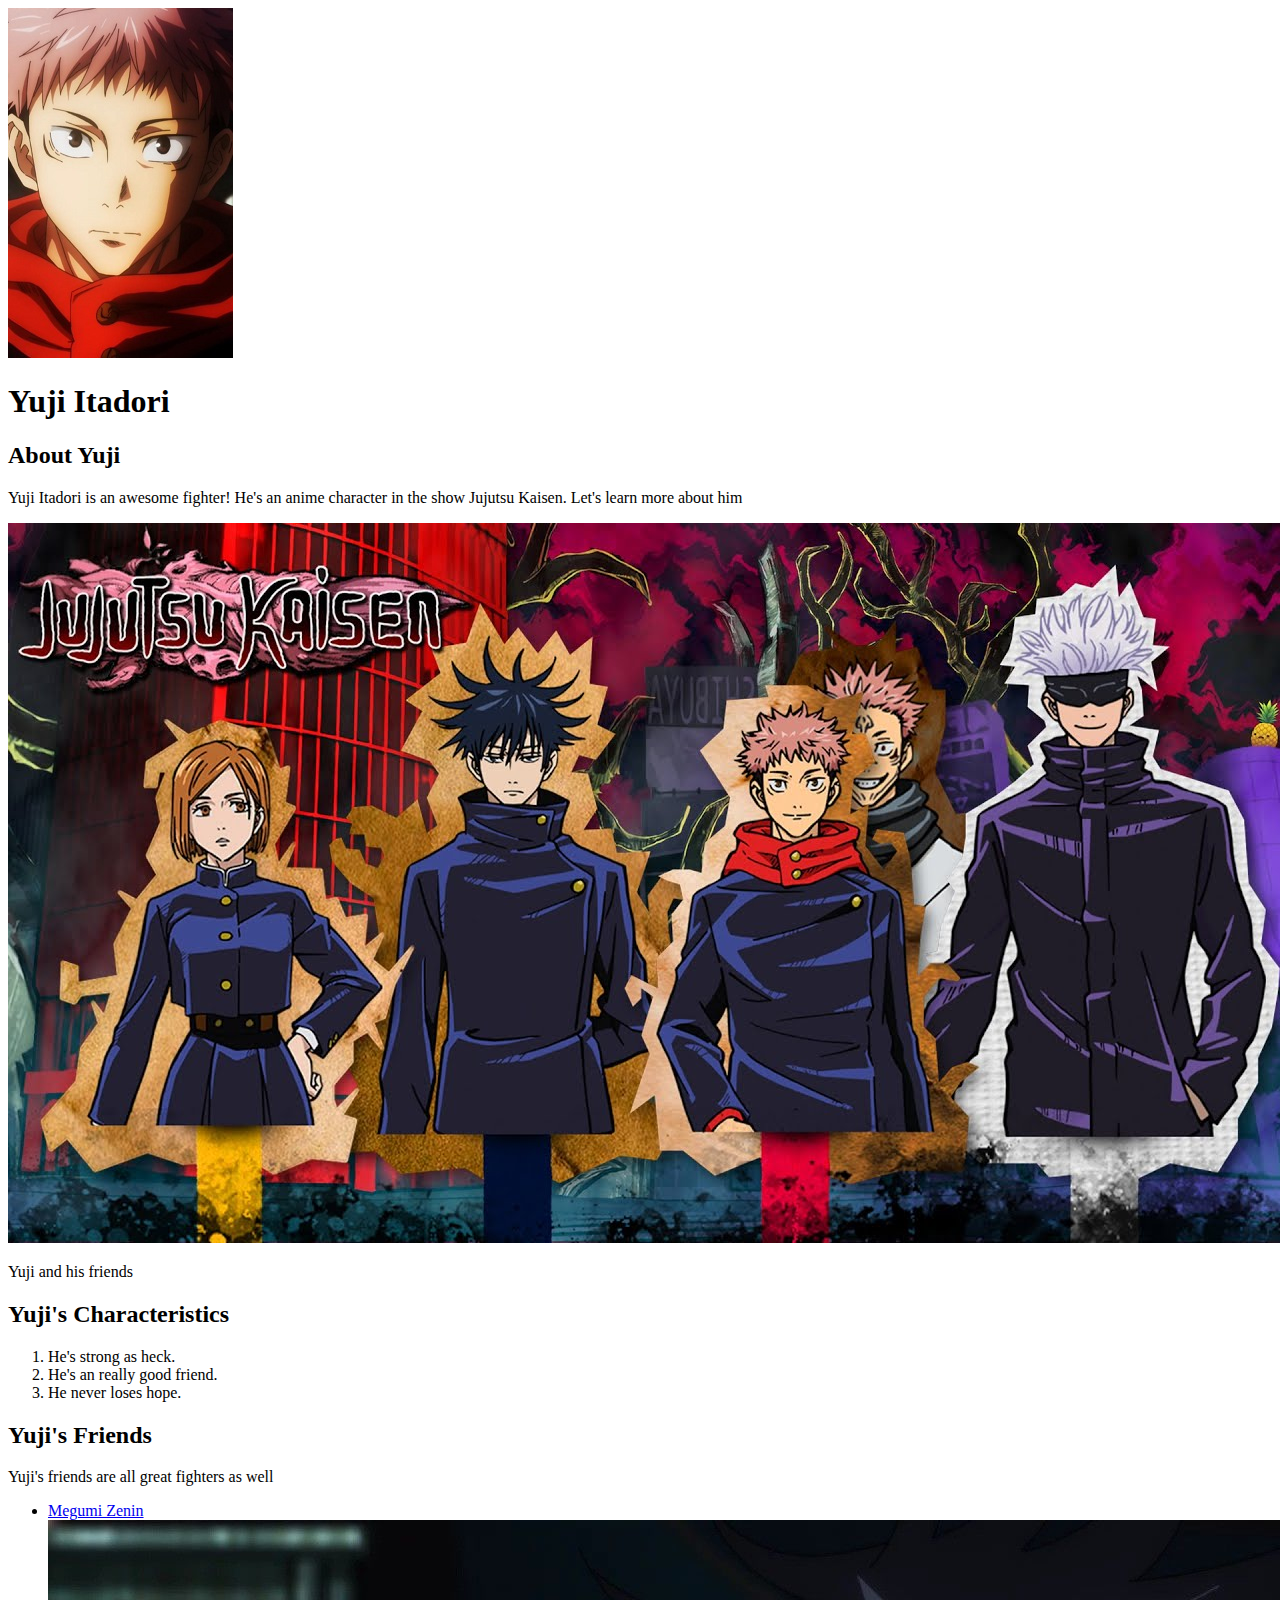
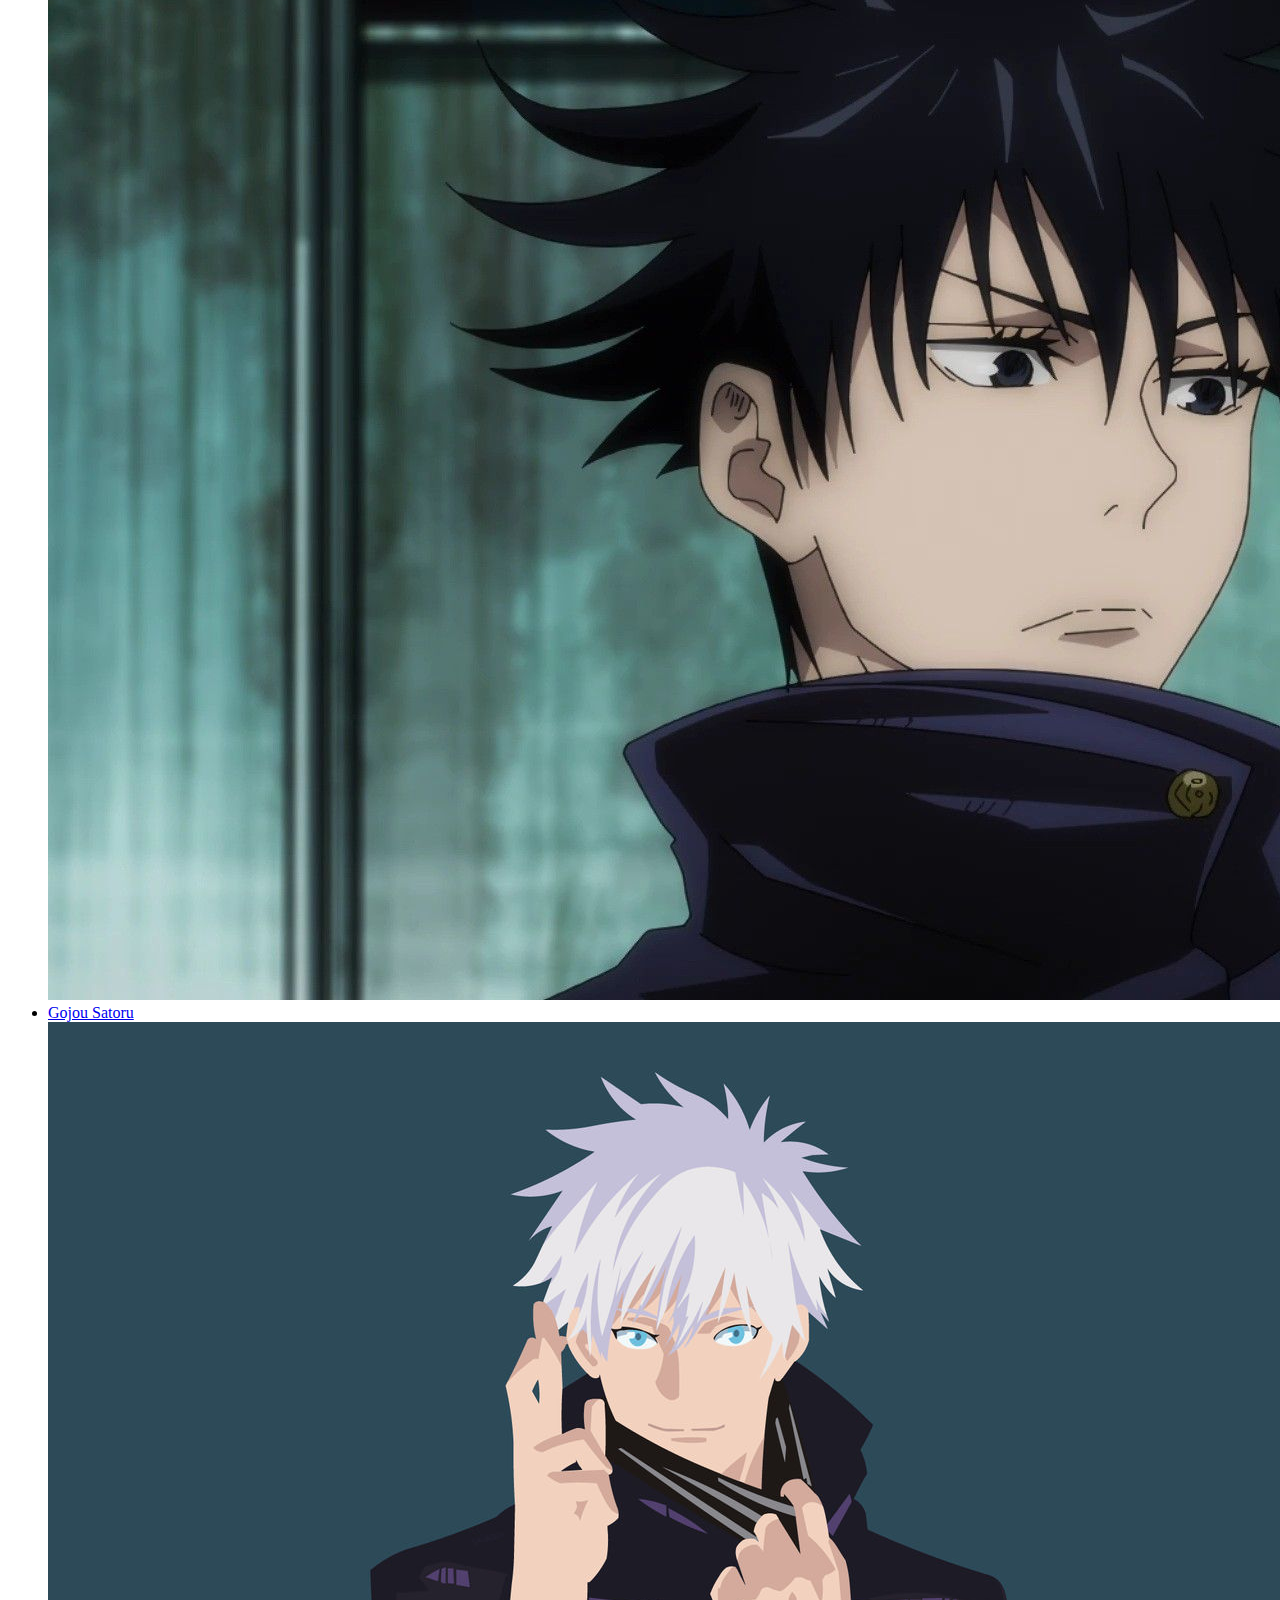
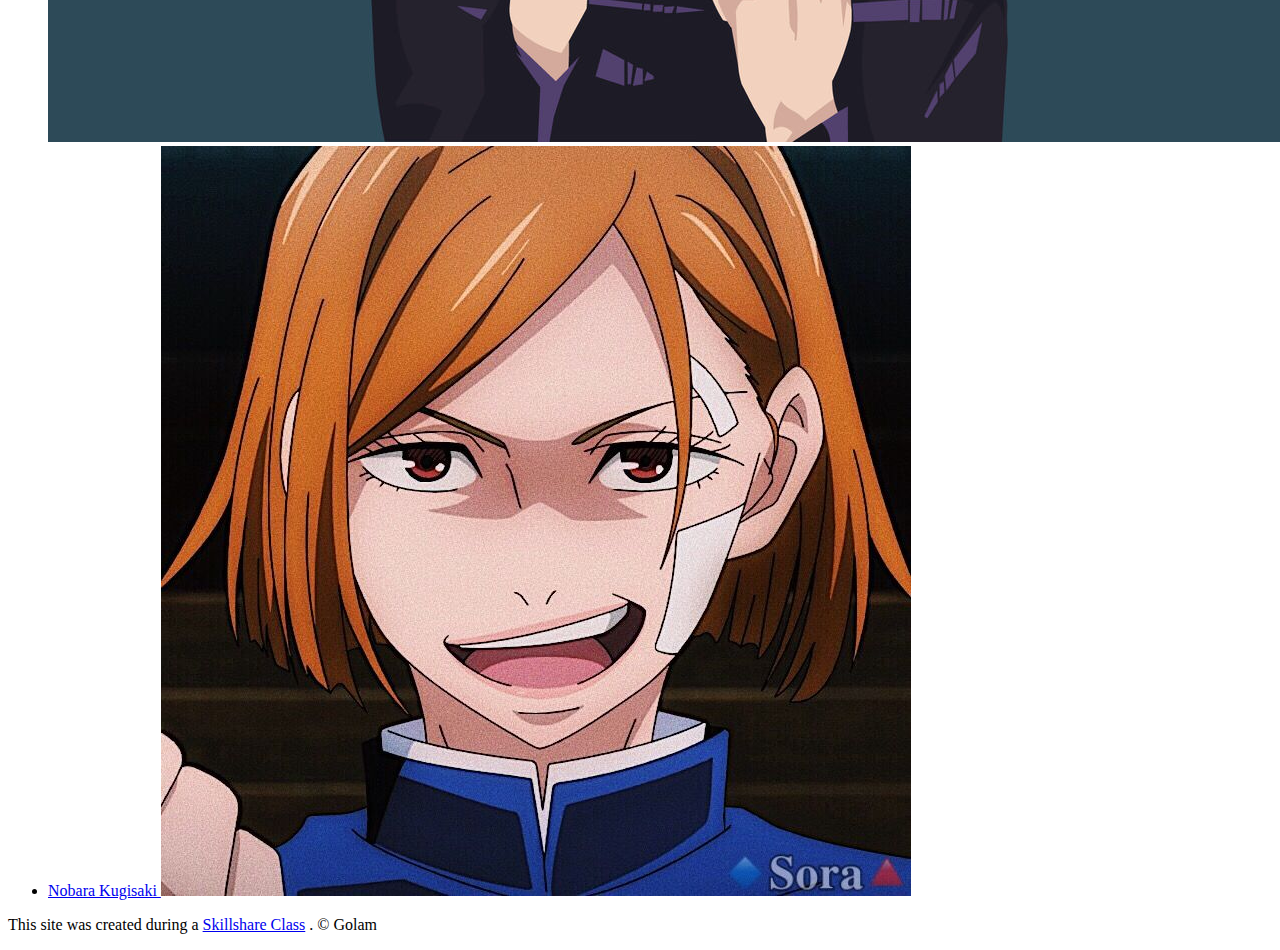
==== index.html @ 4127d772 "Added our character's index.html file" ====
<!DOCTYPE html>
<html>
<head>
	<title>Yuji Itadori</title>
	<link rel="icon" href="img/yuji-avatar_200x200.jpg">
</head>
	<!-- header element -->
	<header>
		<img src="img/yuji-avatar.jpg">
		<h1>Yuji Itadori</h1>
	</header>

	<!-- main element -->
	<main>
		<h2>About Yuji</h2>
		<p> Yuji Itadori is an awesome fighter! He's an anime character in the show Jujutsu Kaisen. Let's learn more about him </p>
		<img src="img/yuji-big.jpg">
		<p>Yuji and his friends</p>
		<!-- Characterisitics -->
		<h2>Yuji's Characteristics</h2>
		<ol>
			<li>He's strong as heck.</li>
			<li>He's an really good friend.</li>
			<li>He never loses hope.</li>
		</ol>
		<!-- Friends -->
		<h2>Yuji's Friends</h2>
		<p>Yuji's friends are all great fighters as well</p>
		<ul>
			<li><a href="https://jujutsu-kaisen.fandom.com/wiki/Megumi_Fushiguro">Megumi Zenin</a> <img src="img/megumi-avatar.jpg"></li>
			<li><a href="https://jujutsu-kaisen.fandom.com/wiki/Satoru_Gojo">Gojou Satoru</a><img src="img/gojou-avatar.jpg"></li>
			<li><a href="https://jujutsu-kaisen.fandom.com/wiki/Nobara_Kugisaki"> Nobara Kugisaki </a><img src="img/nobara-avatar.jpg"></li>
		</ul>
	</main>
	<!-- Footer element -->
	<footer>
		<p>This site was created during a <a href="www.Skillshare.com">Skillshare Class</a> . &copy; Golam</p>

	</footer>
</body>
</html>
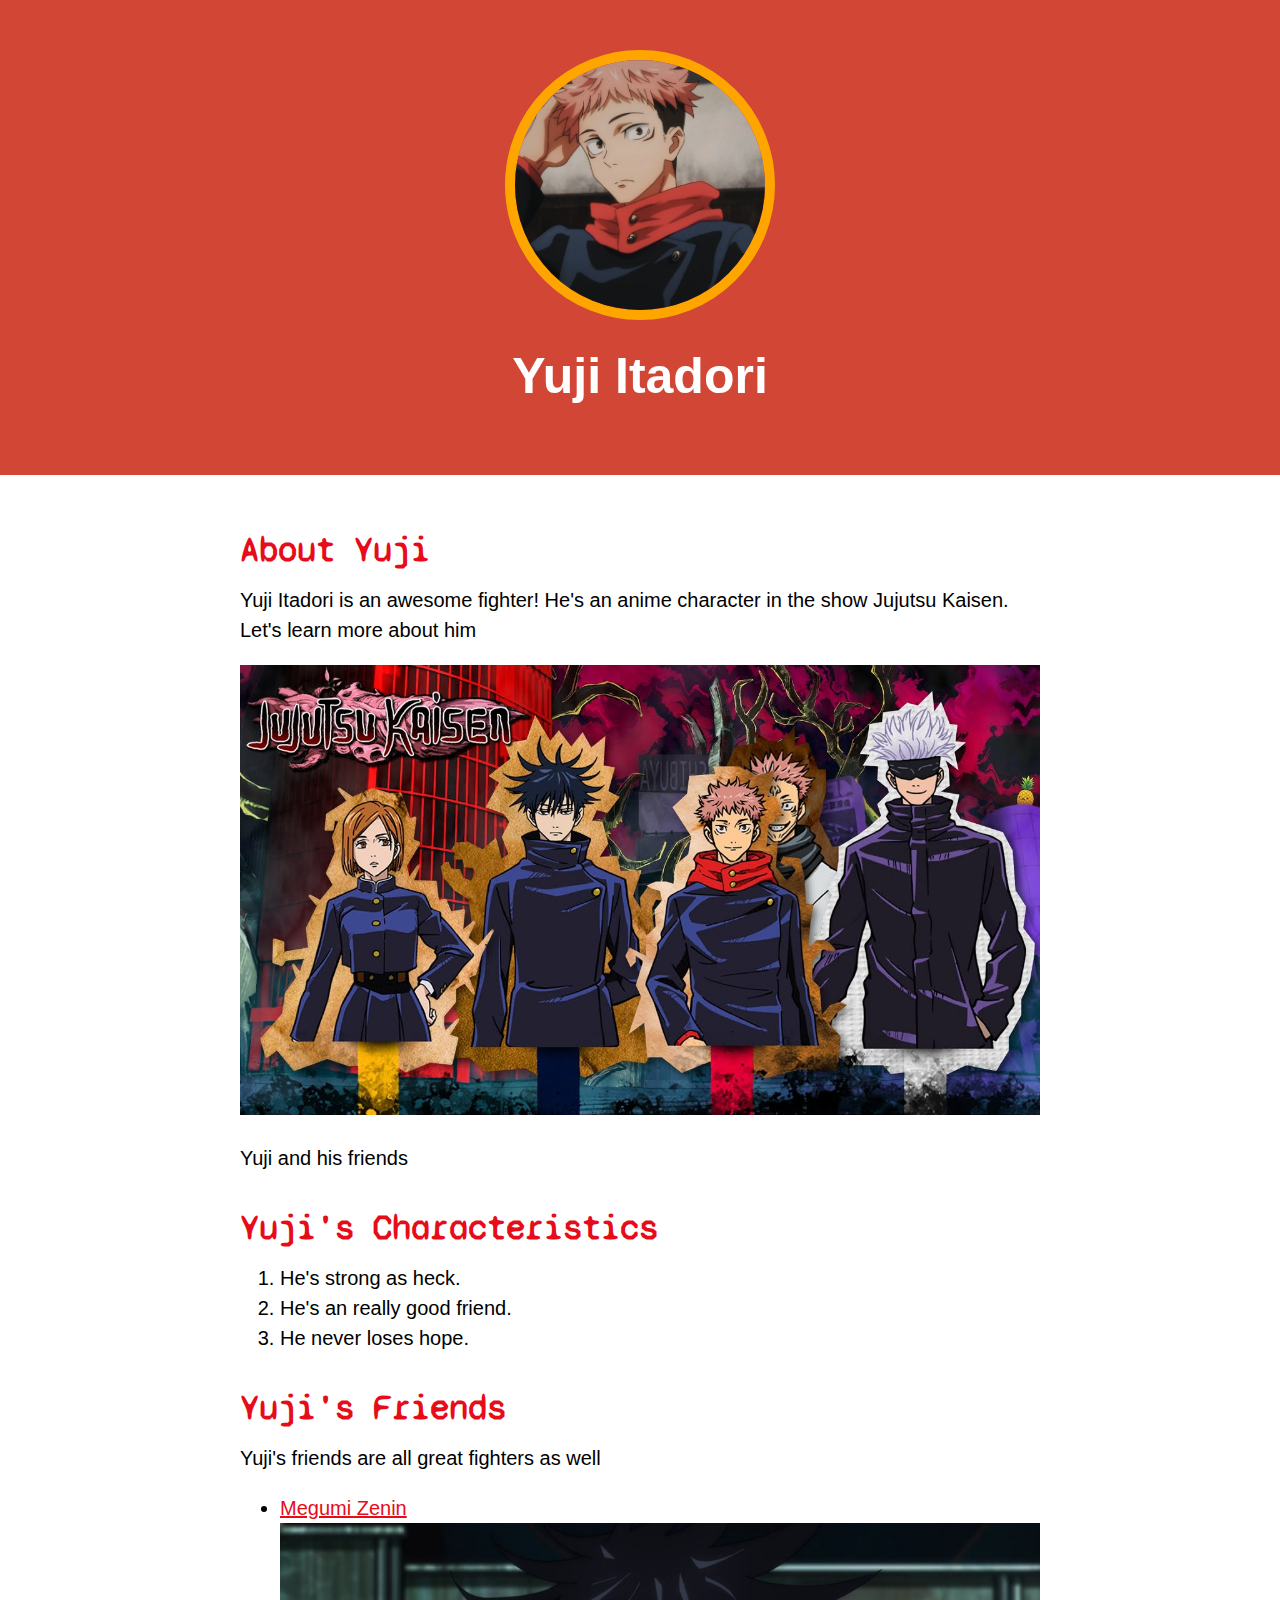
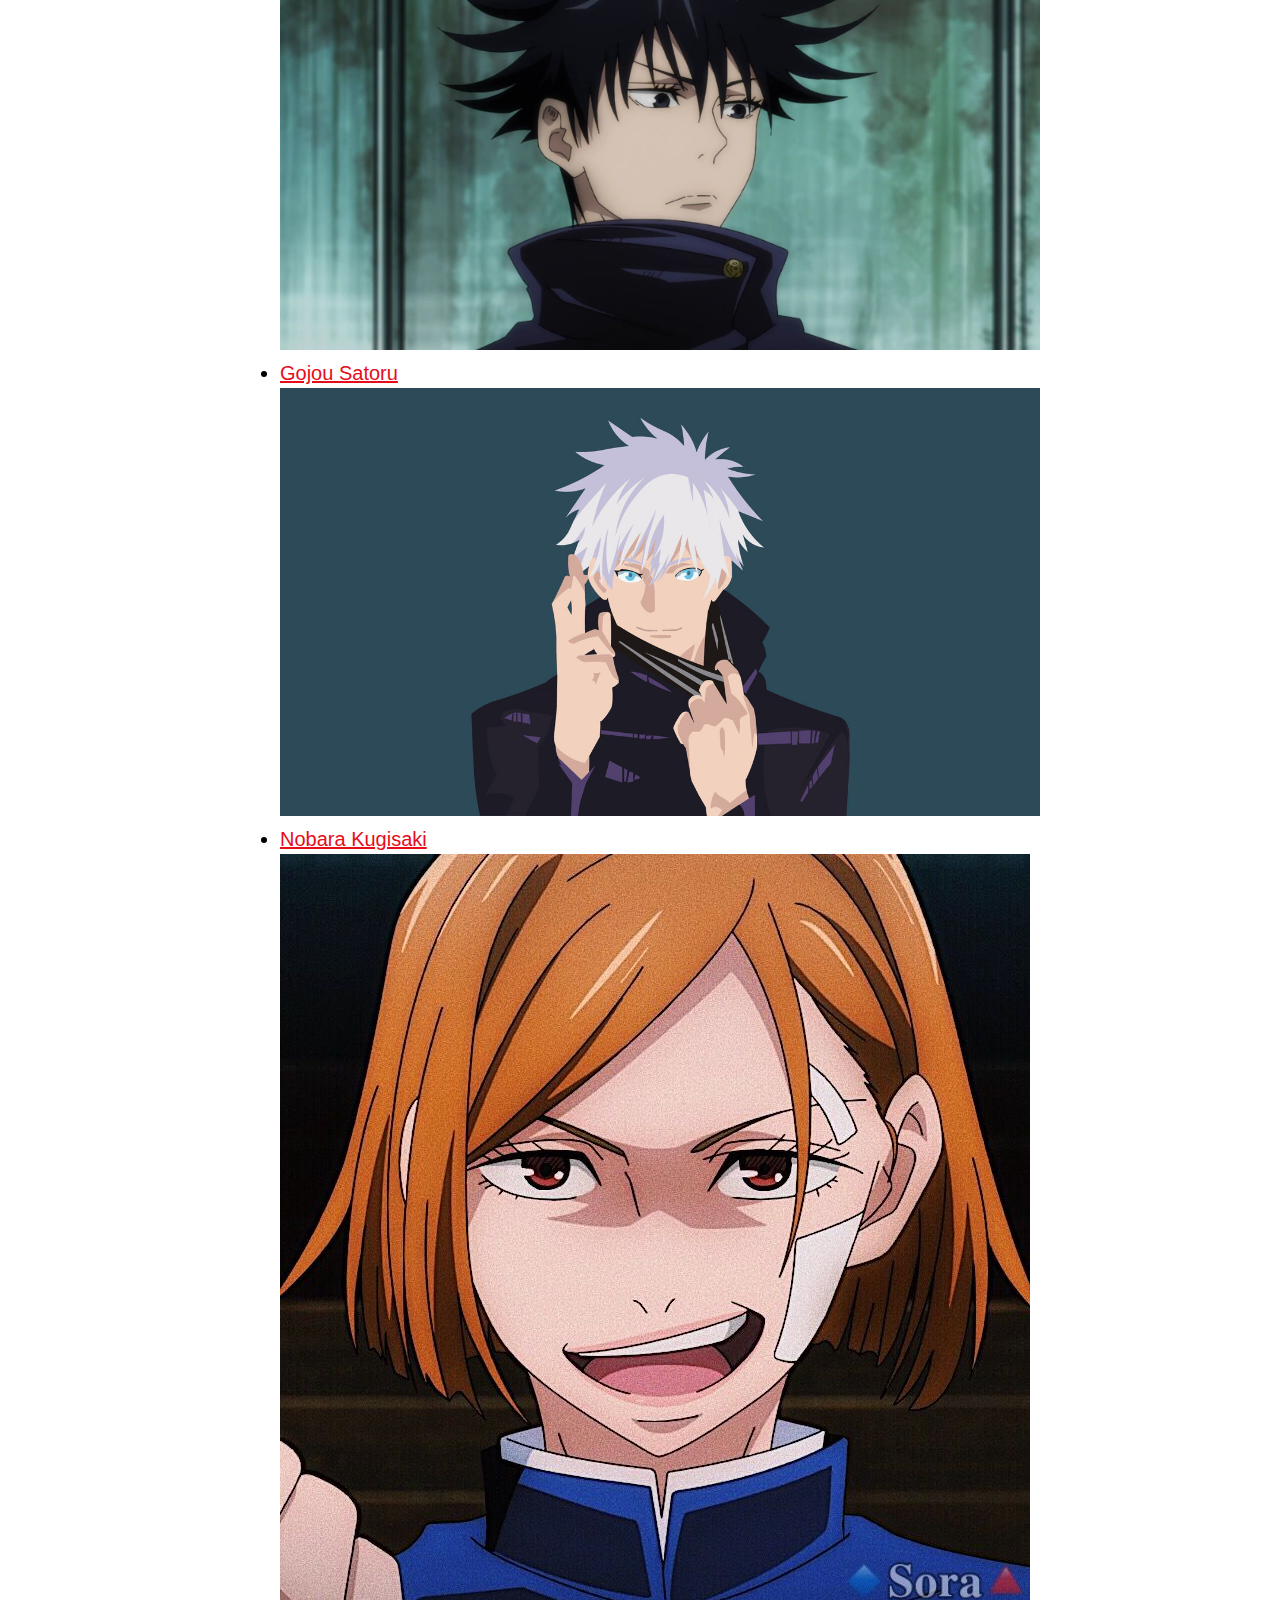
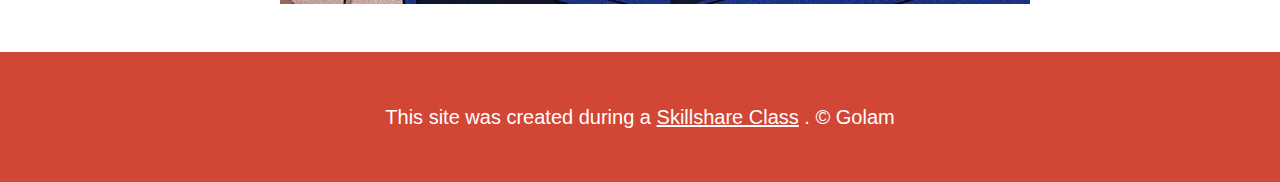
==== commit cee5d486: "Wrote the css for our character website and some html" ====
--- a/index.html
+++ b/index.html
@@ -3,6 +3,9 @@
 <head>
 	<title>Yuji Itadori</title>
 	<link rel="icon" href="img/yuji-avatar_200x200.jpg">
+	<link rel="preconnect" href="https://fonts.gstatic.com">
+<link href="https://fonts.googleapis.com/css2?family=Syne+Mono&display=swap" rel="stylesheet">
+	<link rel="stylesheet" type="text/css" href="css/hero.css">
 </head>
 	<!-- header element -->
 	<header>
--- a/css/hero.css
+++ b/css/hero.css
@@ -0,0 +1,85 @@
+body{
+	margin: 0;
+	font-family: Helvetica, Arial, sans-serif;
+	font-size: 20px;
+	line-height: 30px;
+}
+
+header{
+	background-color: #d14635;
+	text-align: center;
+	padding-top: 50px;
+	padding-bottom: 50px; 
+}
+
+h1, h2{
+	font-family: 'Syne Mono', monospace;
+}
+
+header h1{
+	color: white;
+	font-family: Helvetica, Arial, sans-serif;
+	font-size: 50px;
+}
+
+header img{
+	border: 10px solid orange;
+	width: 250px;
+	border-radius: 1000px;
+}
+
+main{
+	max-width: 800px;
+	margin: 0 auto;
+	padding: 20px;
+
+}
+
+main img{
+	max-width: 100%;
+}
+
+h2{
+	font-size: 35px;
+	color: #e70c19;
+	margin: 40px 0 10px;
+}
+
+p{
+	font-size: 20px;
+}
+
+a{
+	color: #e70c19;
+}
+
+a:hover{
+	color: white;
+	background-color:#483a94;
+}
+
+footer{
+	background-color: #d14635;
+	text-align: center;
+	color: white;
+	padding: 50px;
+}
+
+footer p{
+	margin: 0;
+}
+
+footer a{
+	color: white;
+}
+
+footer a:hover{
+	opacity: .5;
+	background-color: transparent;
+}
+
+p.caption{
+	color: #999999;
+	font-style: italic;
+	margin-top: 0; 
+}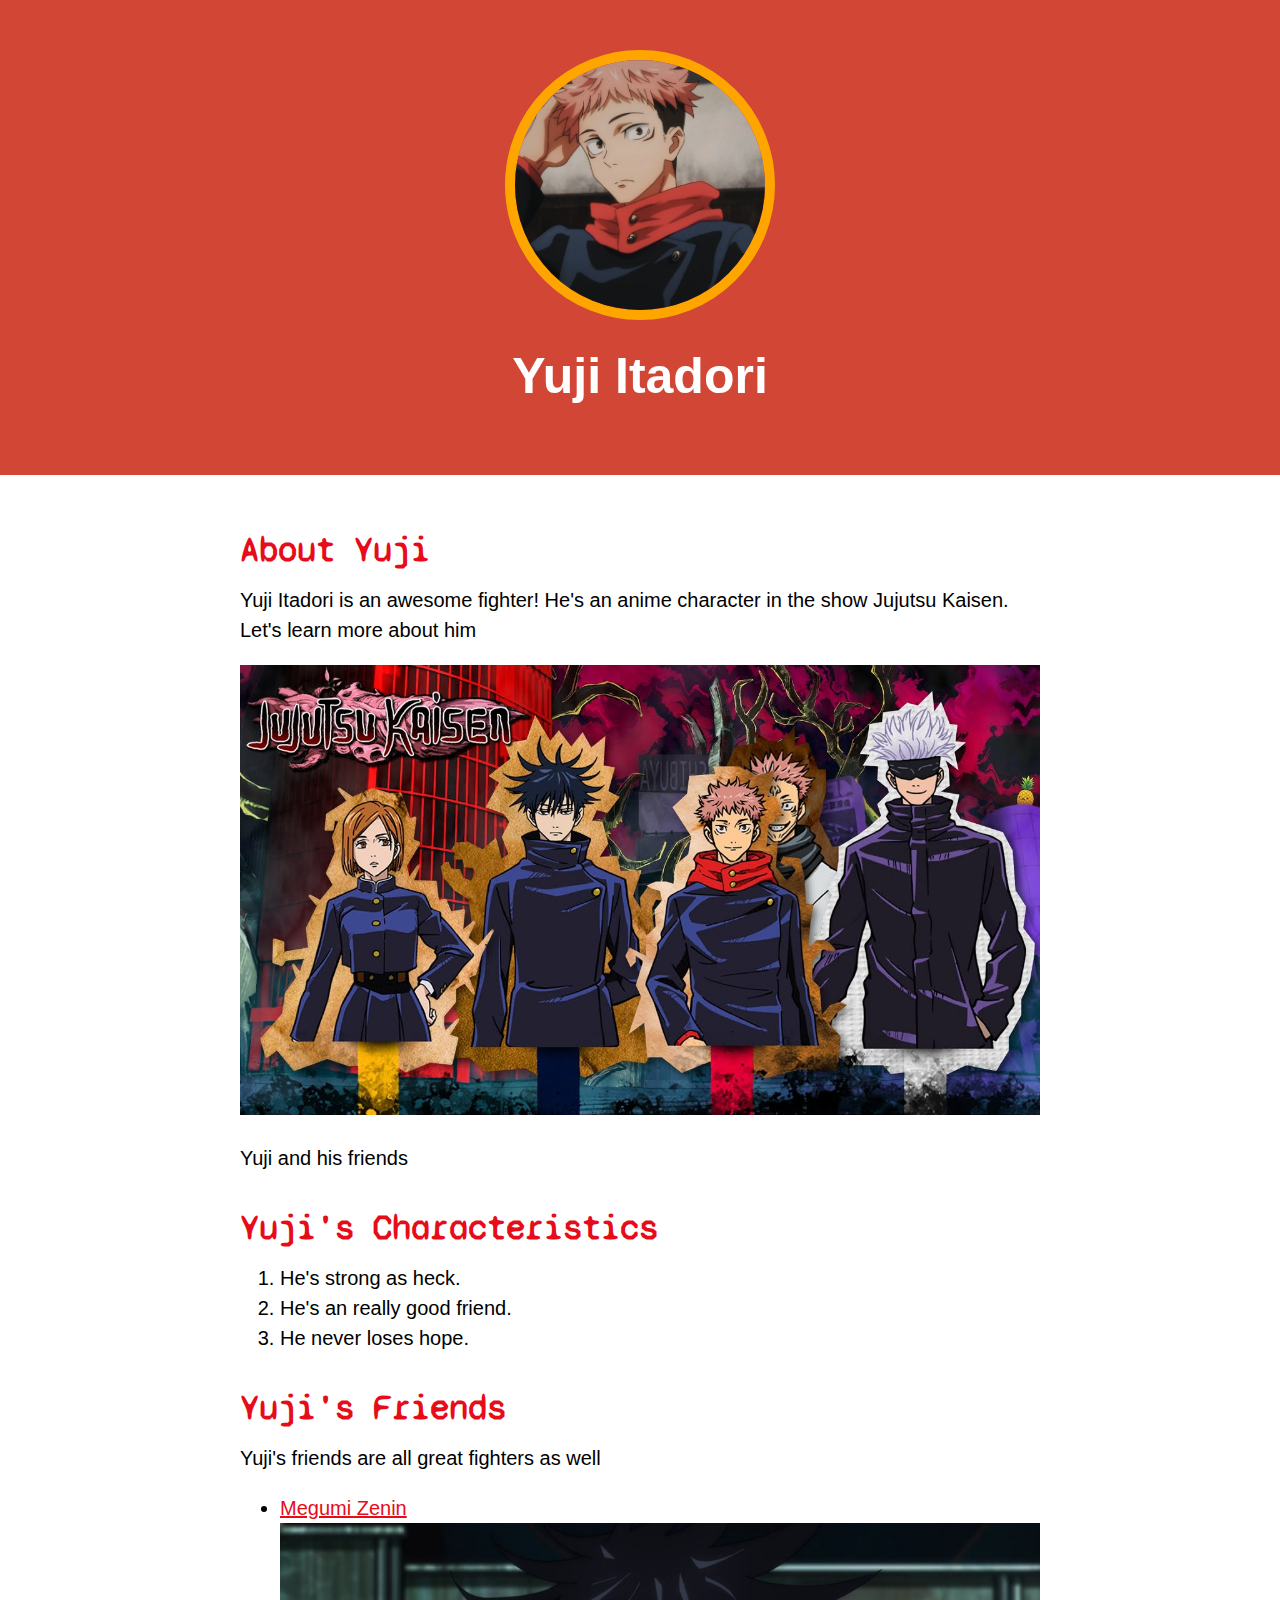
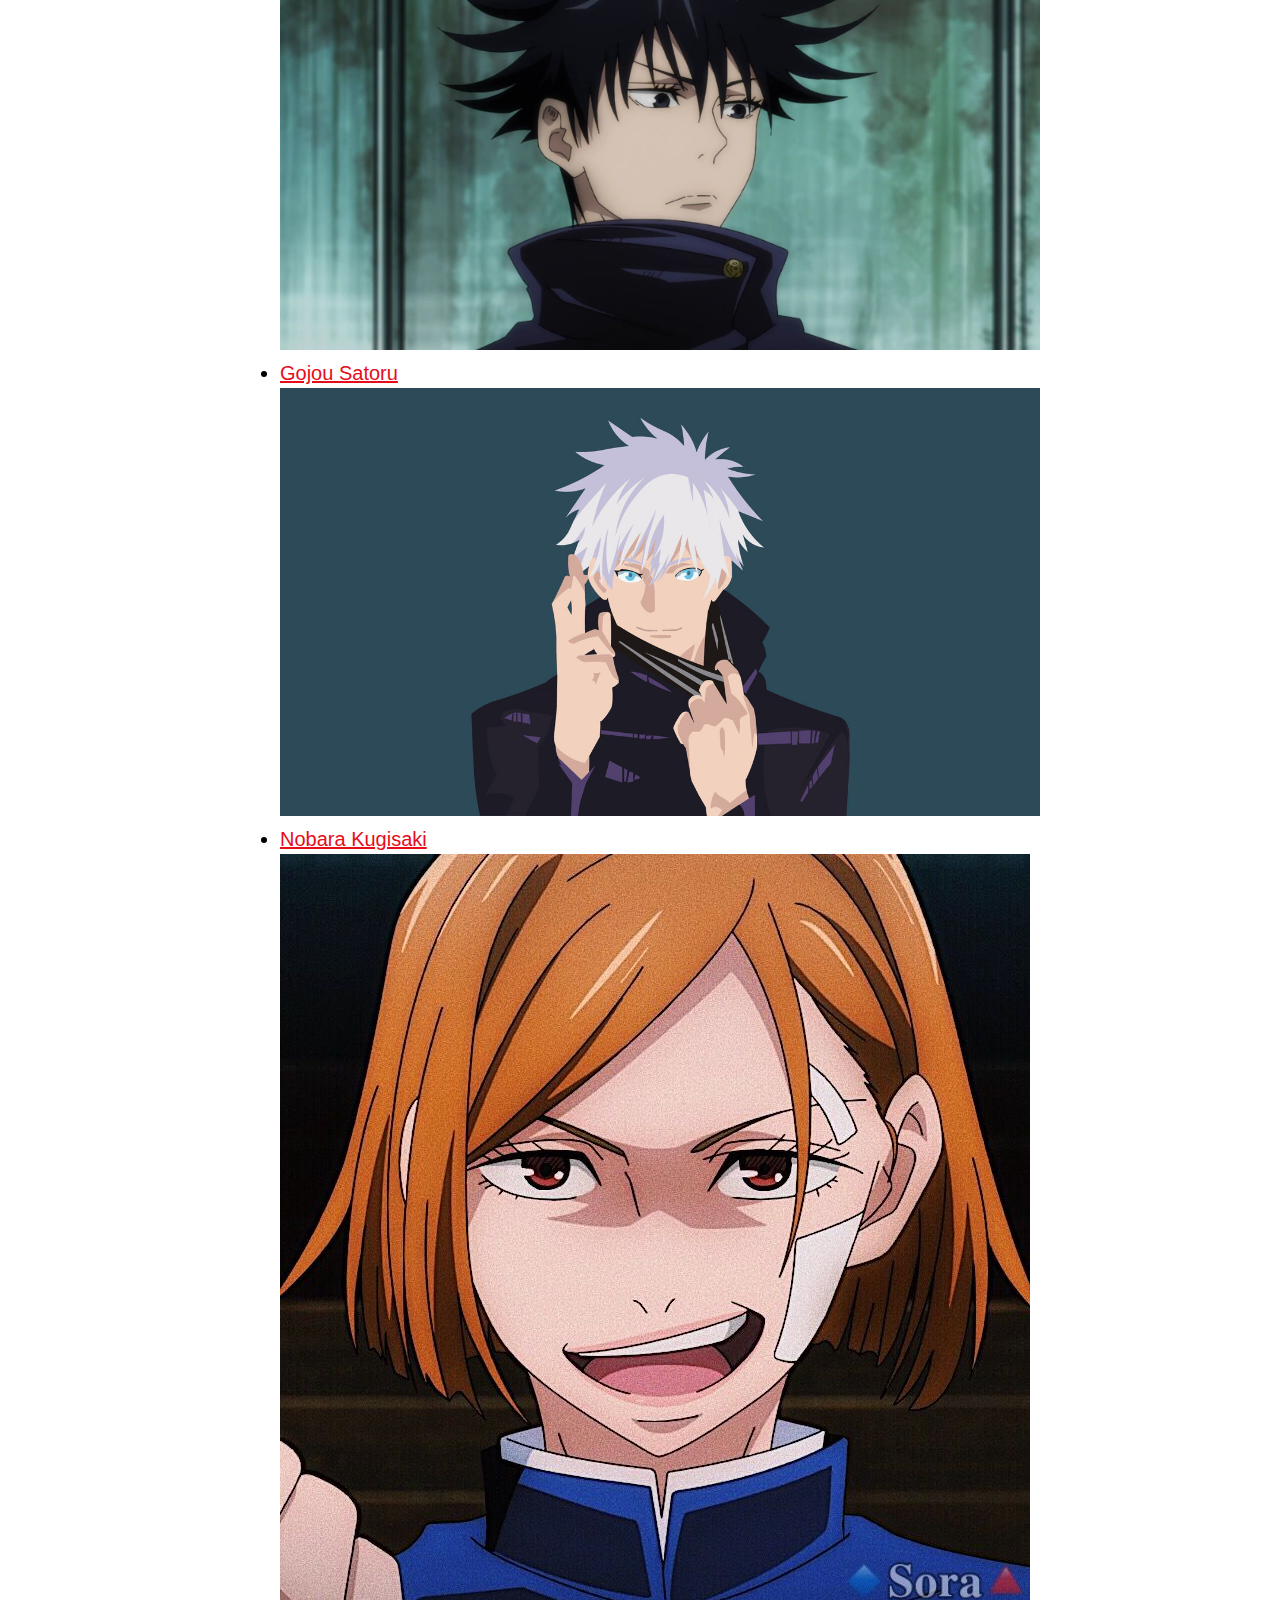
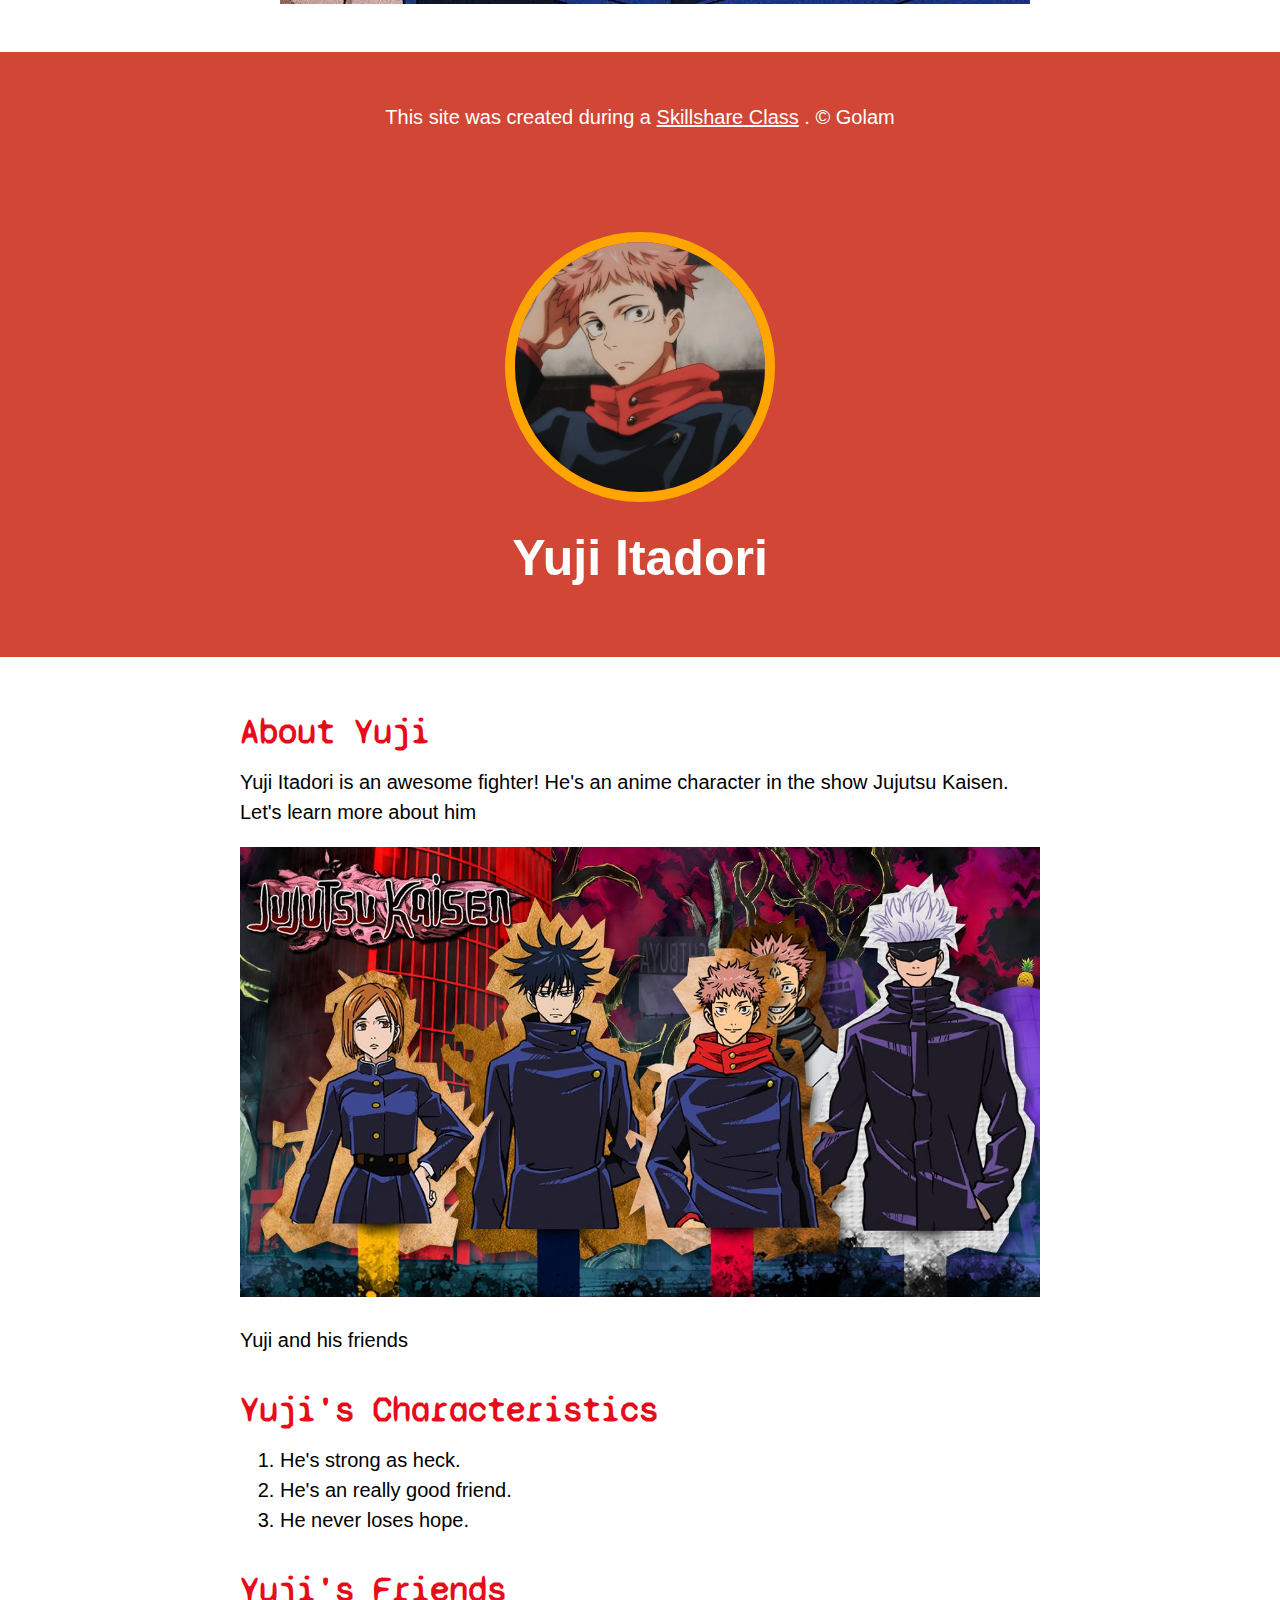
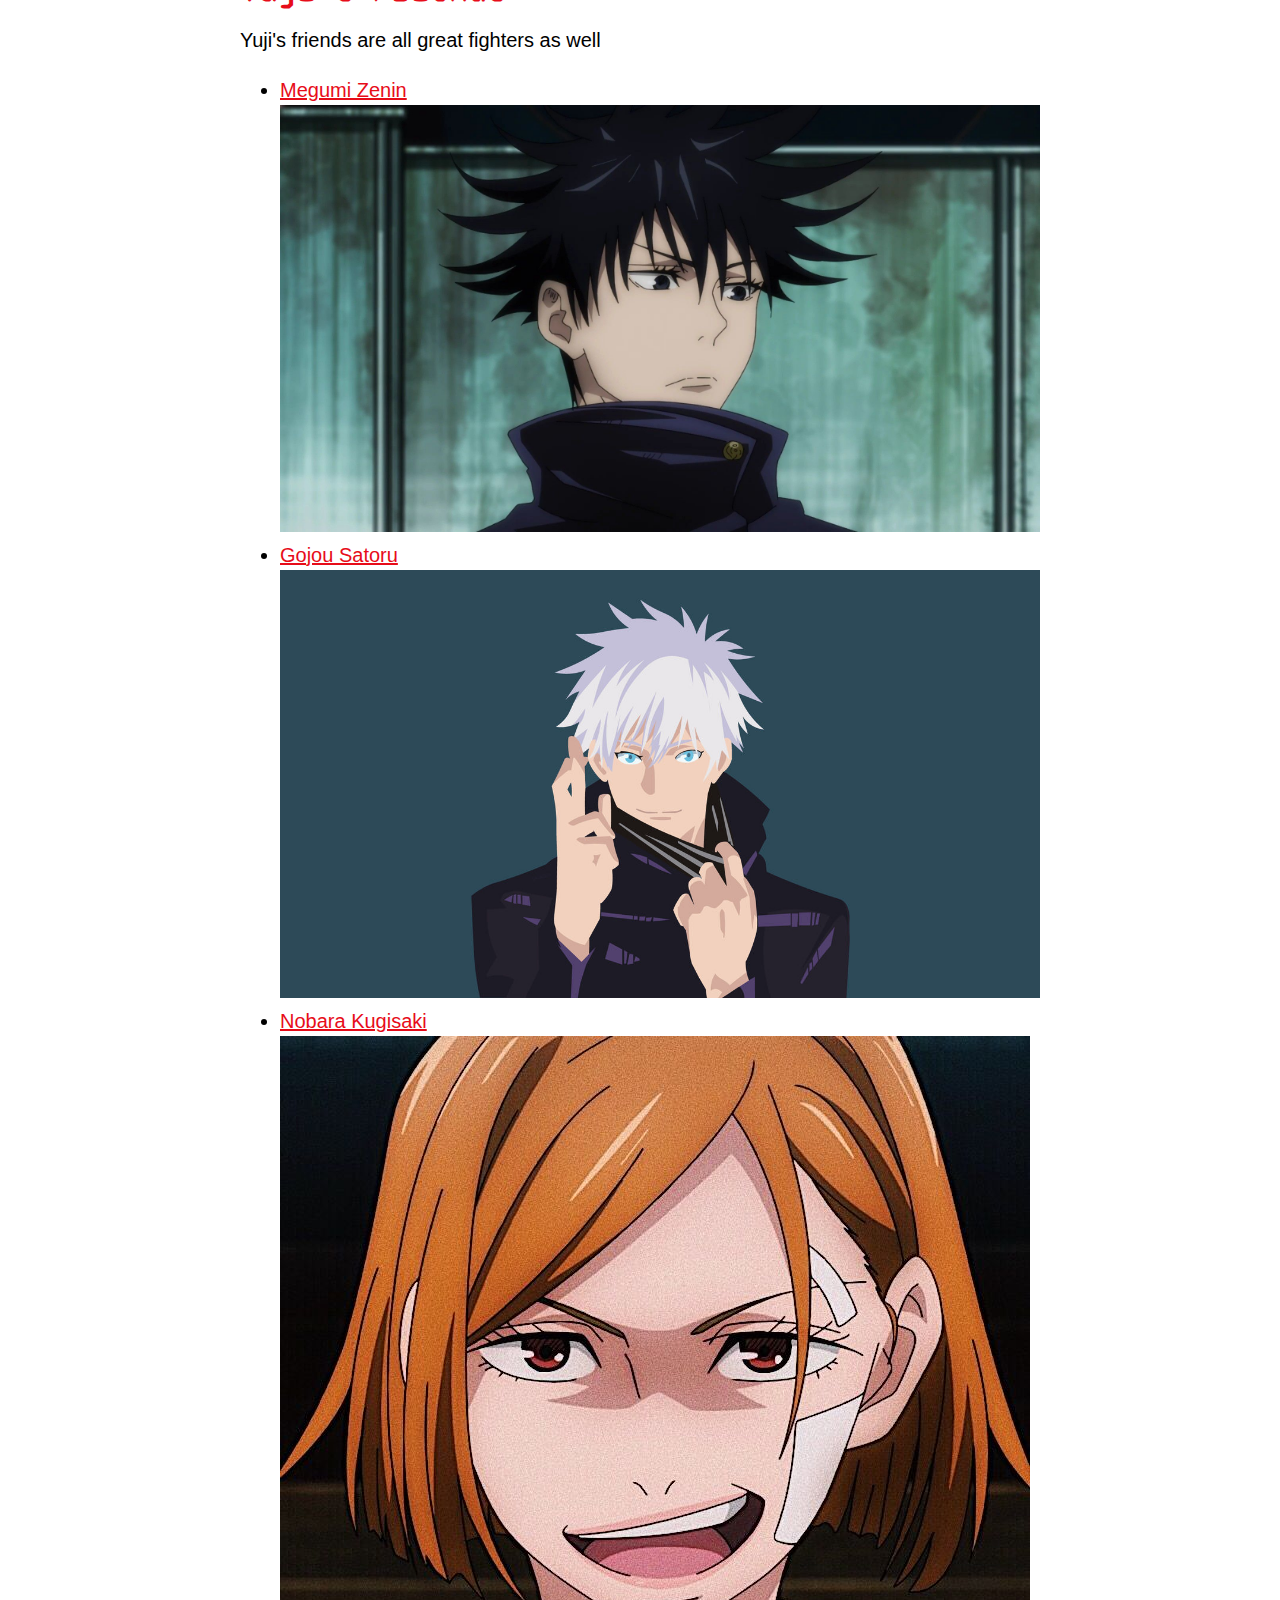
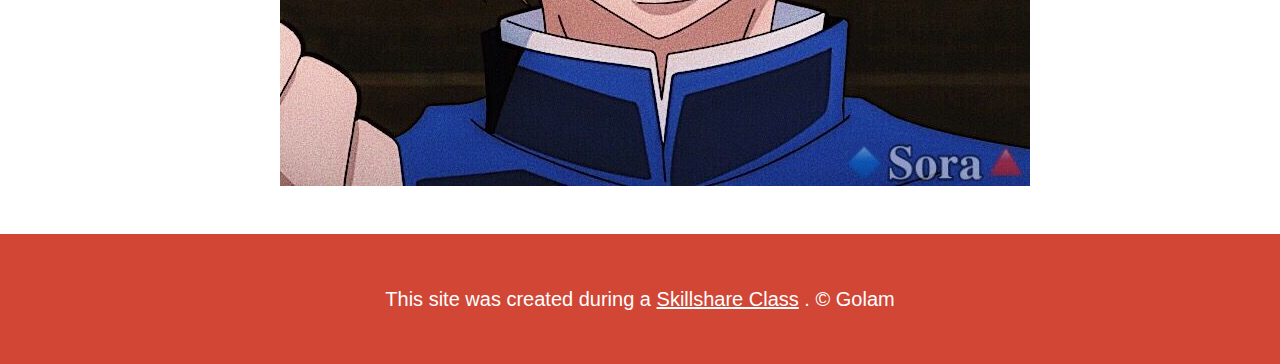
==== commit a89ccaa2: "Merge branch 'main' of https://github.com/IKIGA-I/cartoon-hero into main" ====
--- a/index.html
+++ b/index.html
@@ -1,3 +1,4 @@
+
 <!DOCTYPE html>
 <html>
 <head>
@@ -41,4 +42,45 @@
 
 	</footer>
 </body>
+<!DOCTYPE html>
+<html>
+<head>
+	<title>Yuji Itadori</title>
+	<link rel="icon" href="img/yuji-avatar_200x200.jpg">
+</head>
+	<!-- header element -->
+	<header>
+		<img src="img/yuji-avatar.jpg">
+		<h1>Yuji Itadori</h1>
+	</header>
+
+	<!-- main element -->
+	<main>
+		<h2>About Yuji</h2>
+		<p> Yuji Itadori is an awesome fighter! He's an anime character in the show Jujutsu Kaisen. Let's learn more about him </p>
+		<img src="img/yuji-big.jpg">
+		<p>Yuji and his friends</p>
+		<!-- Characterisitics -->
+		<h2>Yuji's Characteristics</h2>
+		<ol>
+			<li>He's strong as heck.</li>
+			<li>He's an really good friend.</li>
+			<li>He never loses hope.</li>
+		</ol>
+		<!-- Friends -->
+		<h2>Yuji's Friends</h2>
+		<p>Yuji's friends are all great fighters as well</p>
+		<ul>
+			<li><a href="https://jujutsu-kaisen.fandom.com/wiki/Megumi_Fushiguro">Megumi Zenin</a> <img src="img/megumi-avatar.jpg"></li>
+			<li><a href="https://jujutsu-kaisen.fandom.com/wiki/Satoru_Gojo">Gojou Satoru</a><img src="img/gojou-avatar.jpg"></li>
+			<li><a href="https://jujutsu-kaisen.fandom.com/wiki/Nobara_Kugisaki"> Nobara Kugisaki </a><img src="img/nobara-avatar.jpg"></li>
+		</ul>
+	</main>
+	<!-- Footer element -->
+	<footer>
+		<p>This site was created during a <a href="www.Skillshare.com">Skillshare Class</a> . &copy; Golam</p>
+
+	</footer>
+</body>
+
 </html>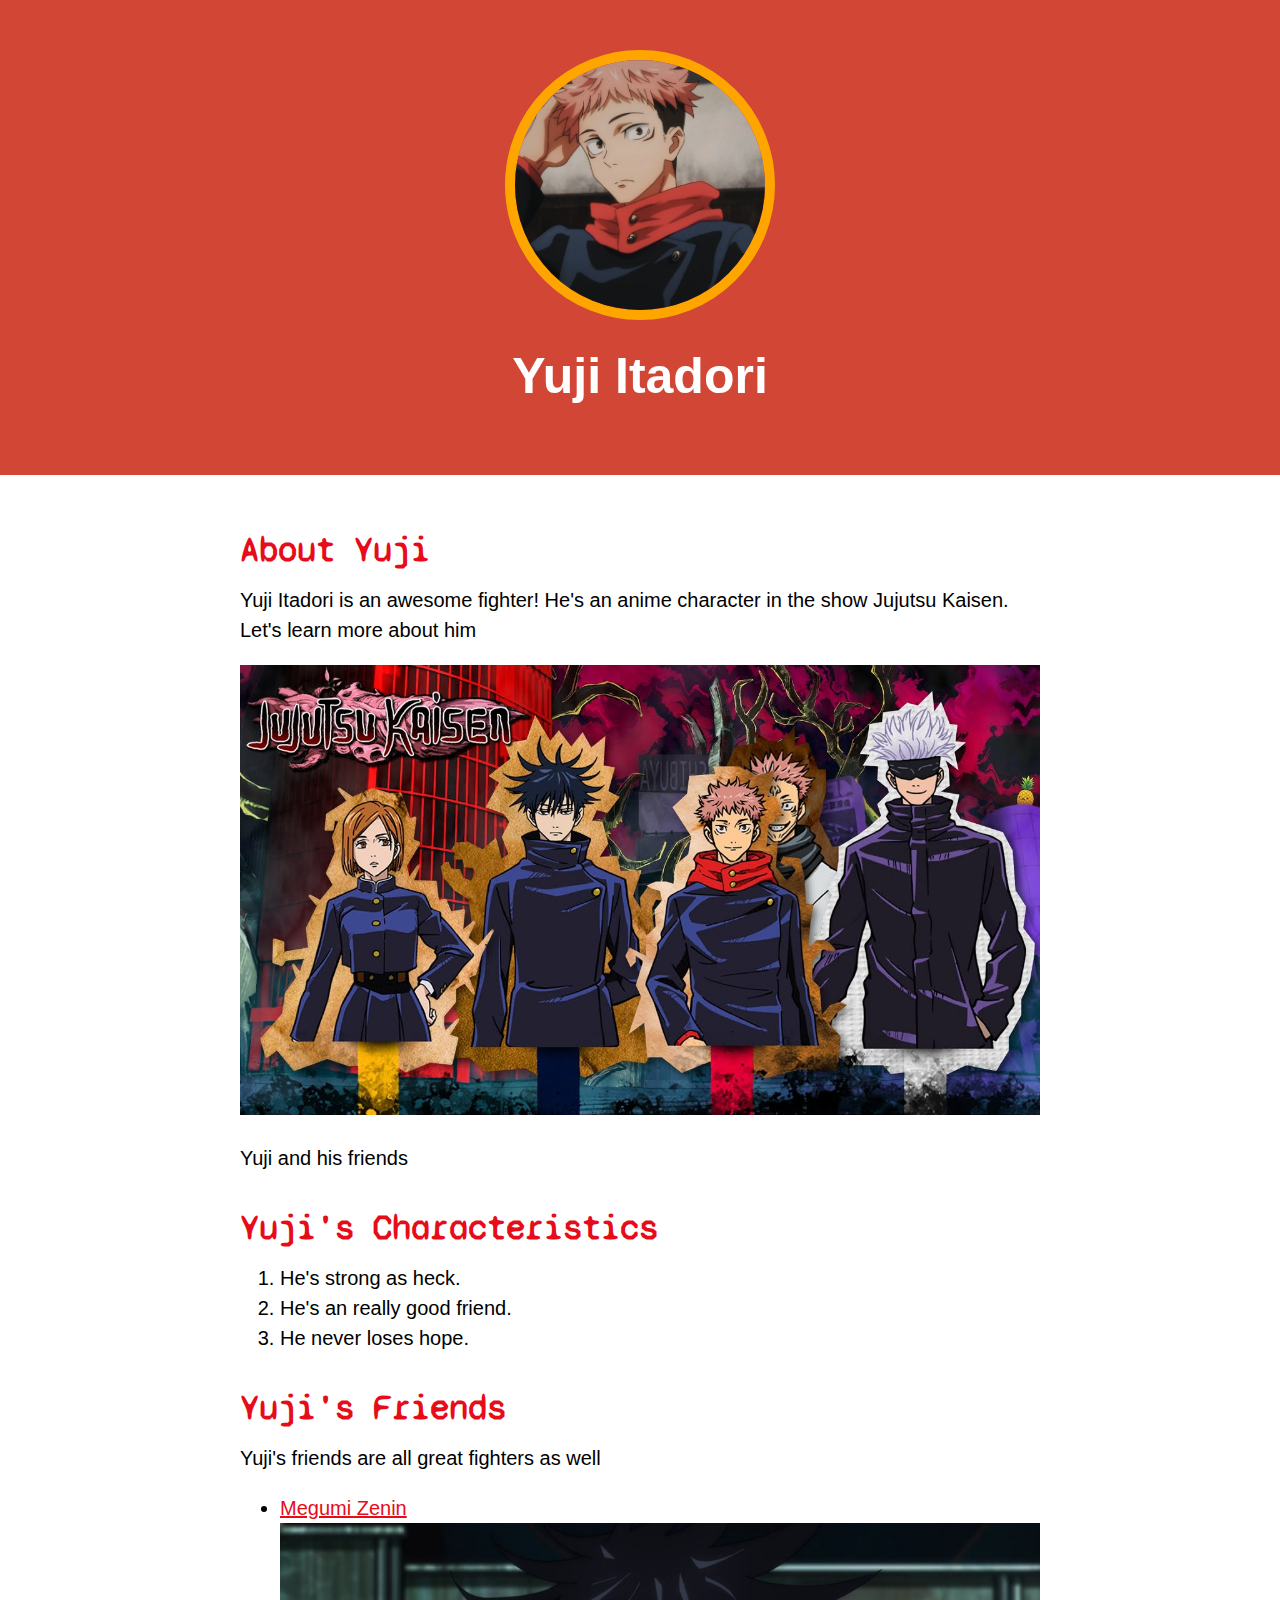
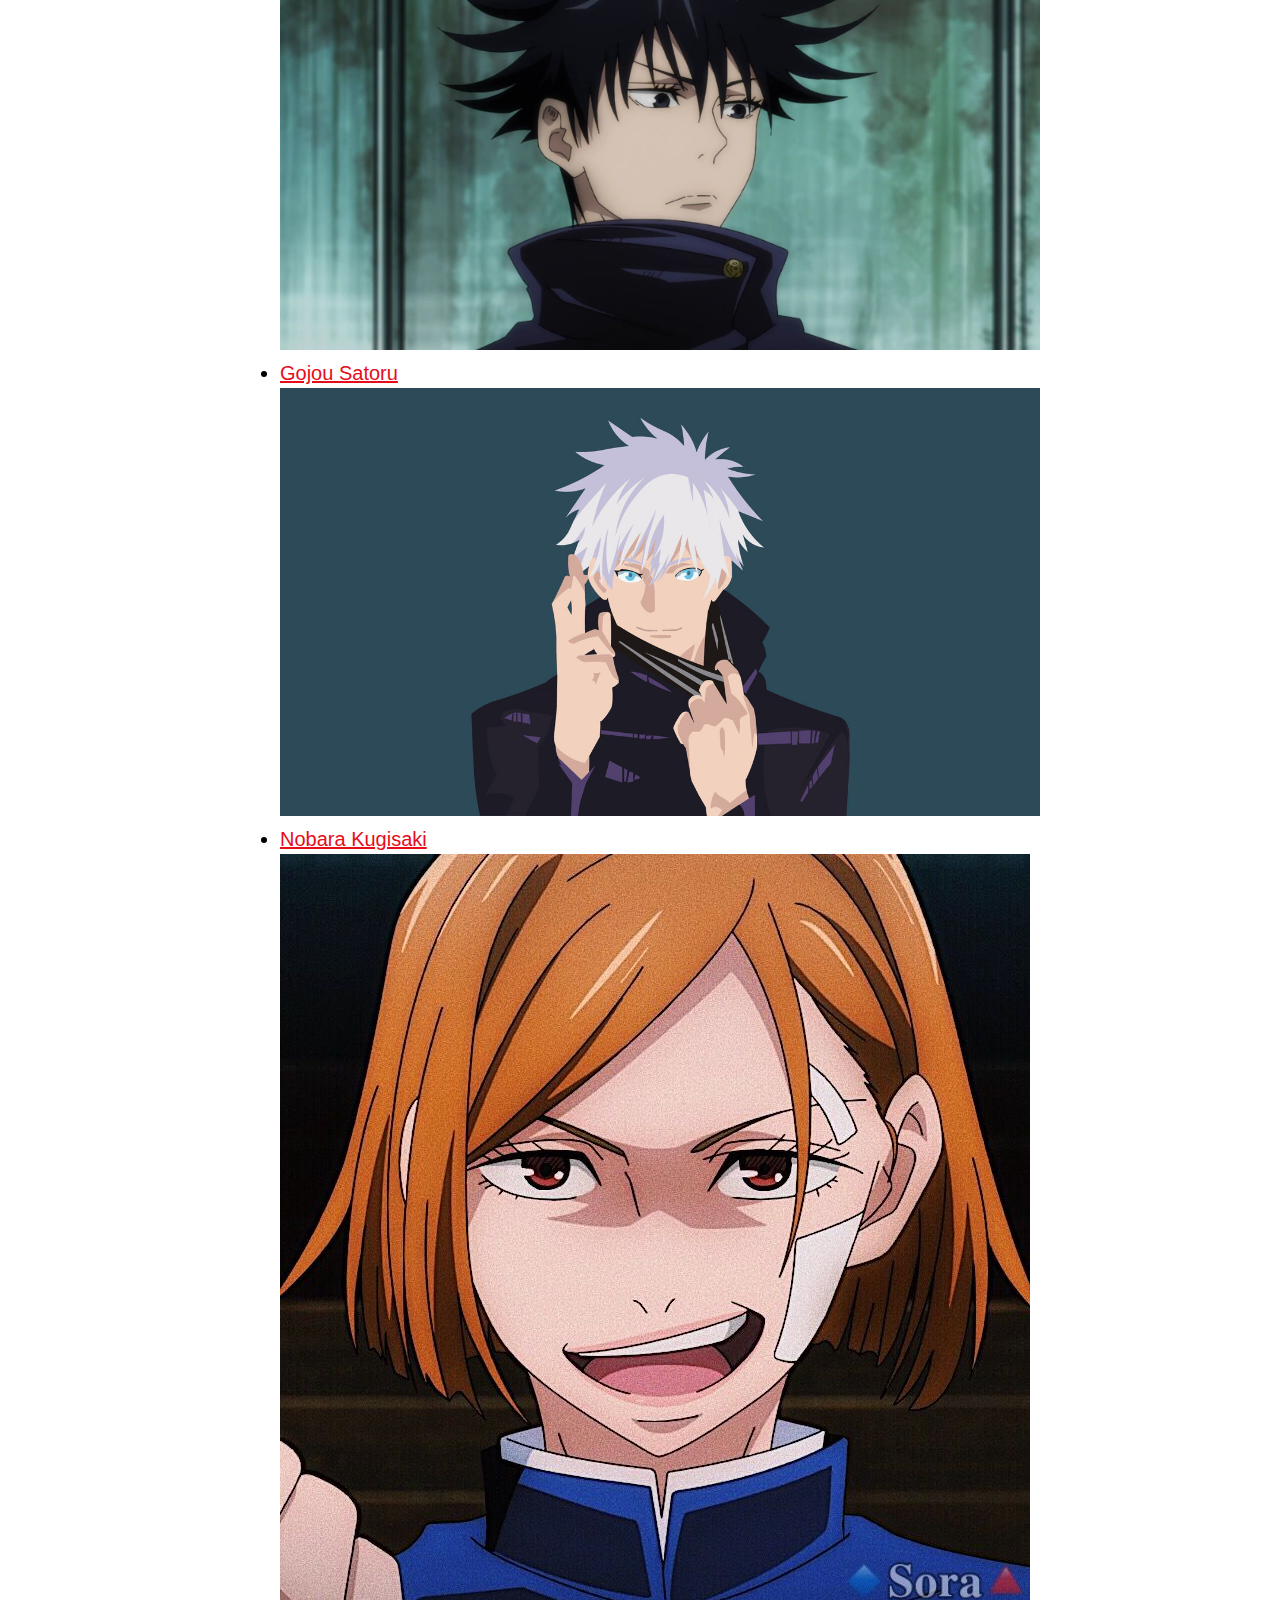
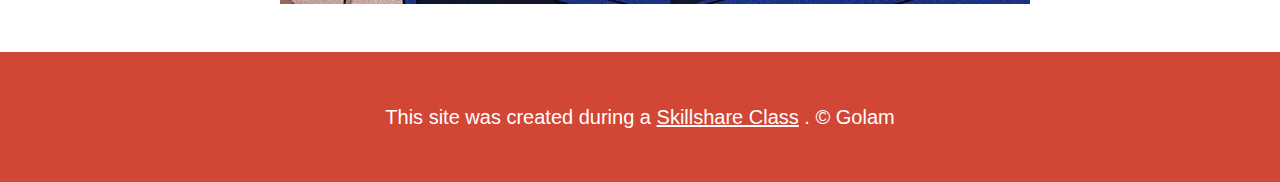
==== commit 0b769df4: "Update index.html" ====
--- a/index.html
+++ b/index.html
@@ -42,45 +42,3 @@
 
 	</footer>
 </body>
-<!DOCTYPE html>
-<html>
-<head>
-	<title>Yuji Itadori</title>
-	<link rel="icon" href="img/yuji-avatar_200x200.jpg">
-</head>
-	<!-- header element -->
-	<header>
-		<img src="img/yuji-avatar.jpg">
-		<h1>Yuji Itadori</h1>
-	</header>
-
-	<!-- main element -->
-	<main>
-		<h2>About Yuji</h2>
-		<p> Yuji Itadori is an awesome fighter! He's an anime character in the show Jujutsu Kaisen. Let's learn more about him </p>
-		<img src="img/yuji-big.jpg">
-		<p>Yuji and his friends</p>
-		<!-- Characterisitics -->
-		<h2>Yuji's Characteristics</h2>
-		<ol>
-			<li>He's strong as heck.</li>
-			<li>He's an really good friend.</li>
-			<li>He never loses hope.</li>
-		</ol>
-		<!-- Friends -->
-		<h2>Yuji's Friends</h2>
-		<p>Yuji's friends are all great fighters as well</p>
-		<ul>
-			<li><a href="https://jujutsu-kaisen.fandom.com/wiki/Megumi_Fushiguro">Megumi Zenin</a> <img src="img/megumi-avatar.jpg"></li>
-			<li><a href="https://jujutsu-kaisen.fandom.com/wiki/Satoru_Gojo">Gojou Satoru</a><img src="img/gojou-avatar.jpg"></li>
-			<li><a href="https://jujutsu-kaisen.fandom.com/wiki/Nobara_Kugisaki"> Nobara Kugisaki </a><img src="img/nobara-avatar.jpg"></li>
-		</ul>
-	</main>
-	<!-- Footer element -->
-	<footer>
-		<p>This site was created during a <a href="www.Skillshare.com">Skillshare Class</a> . &copy; Golam</p>
-
-	</footer>
-</body>
-
-</html>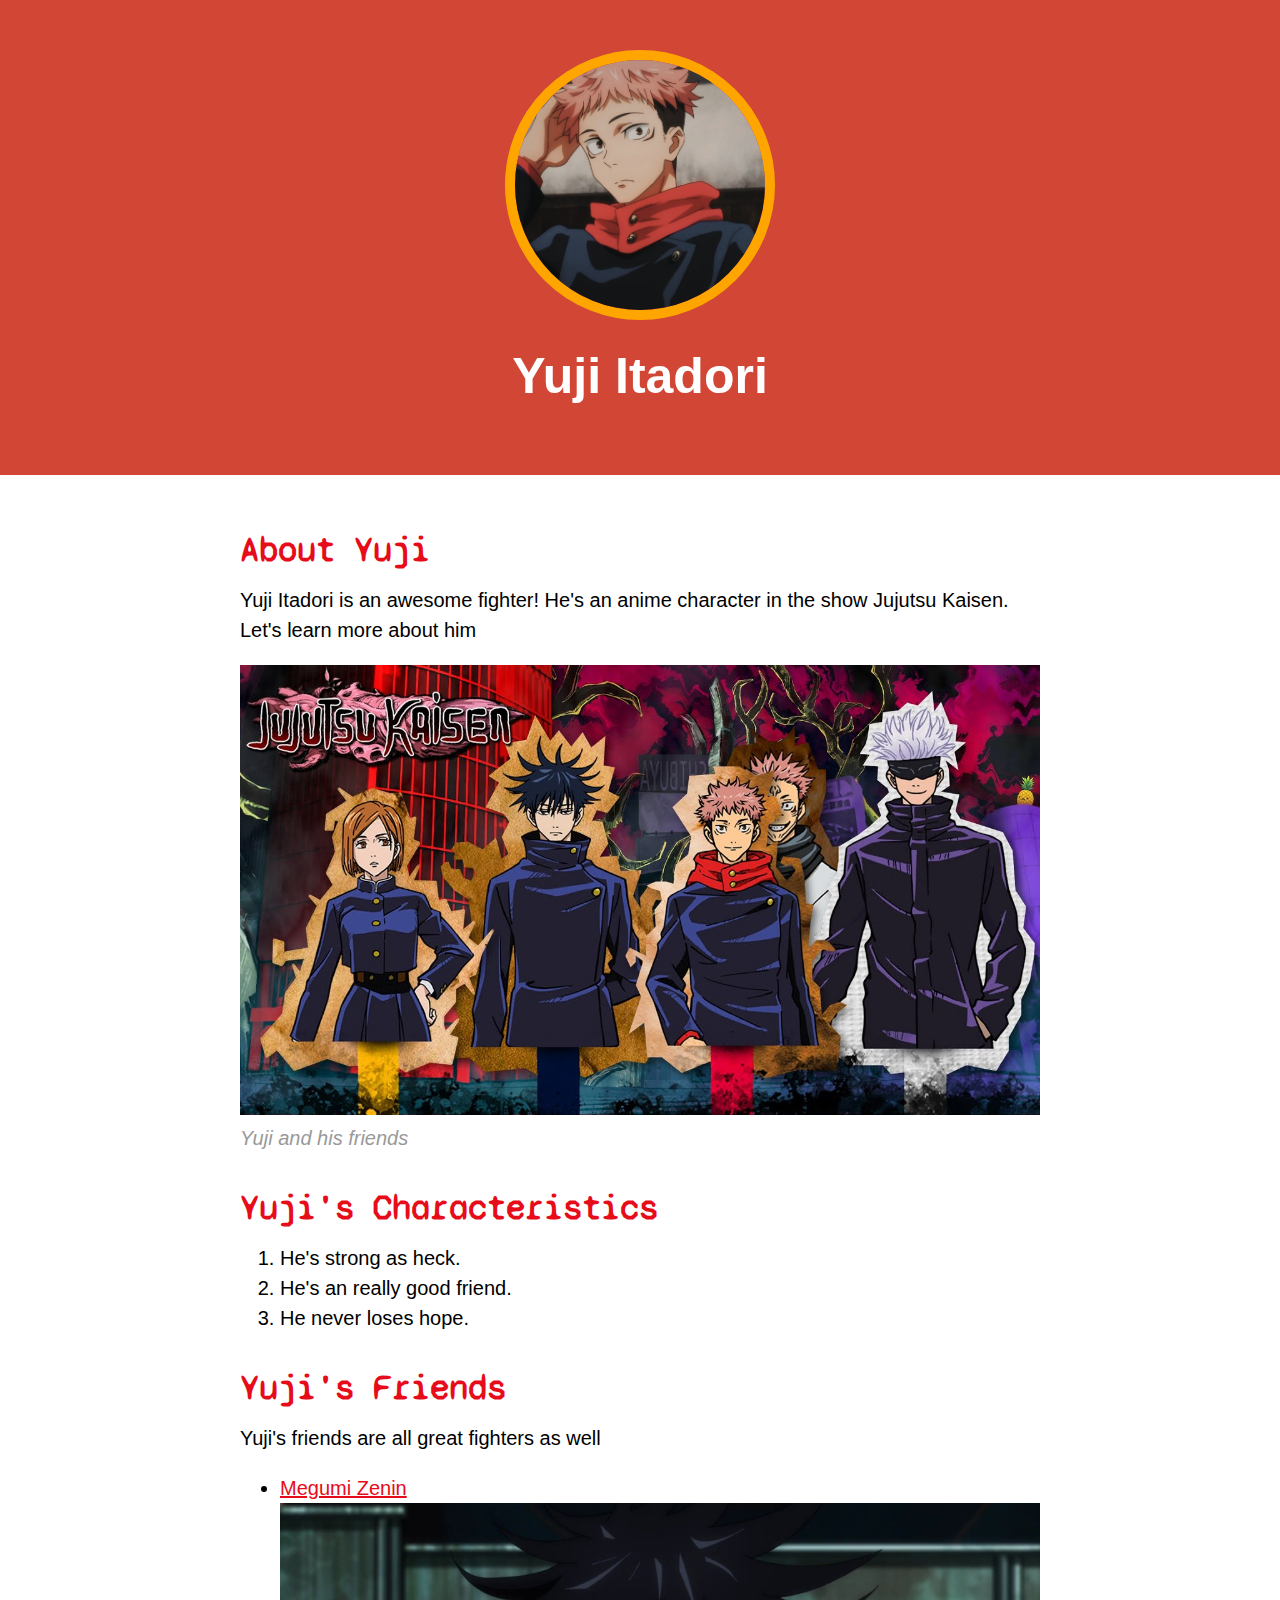
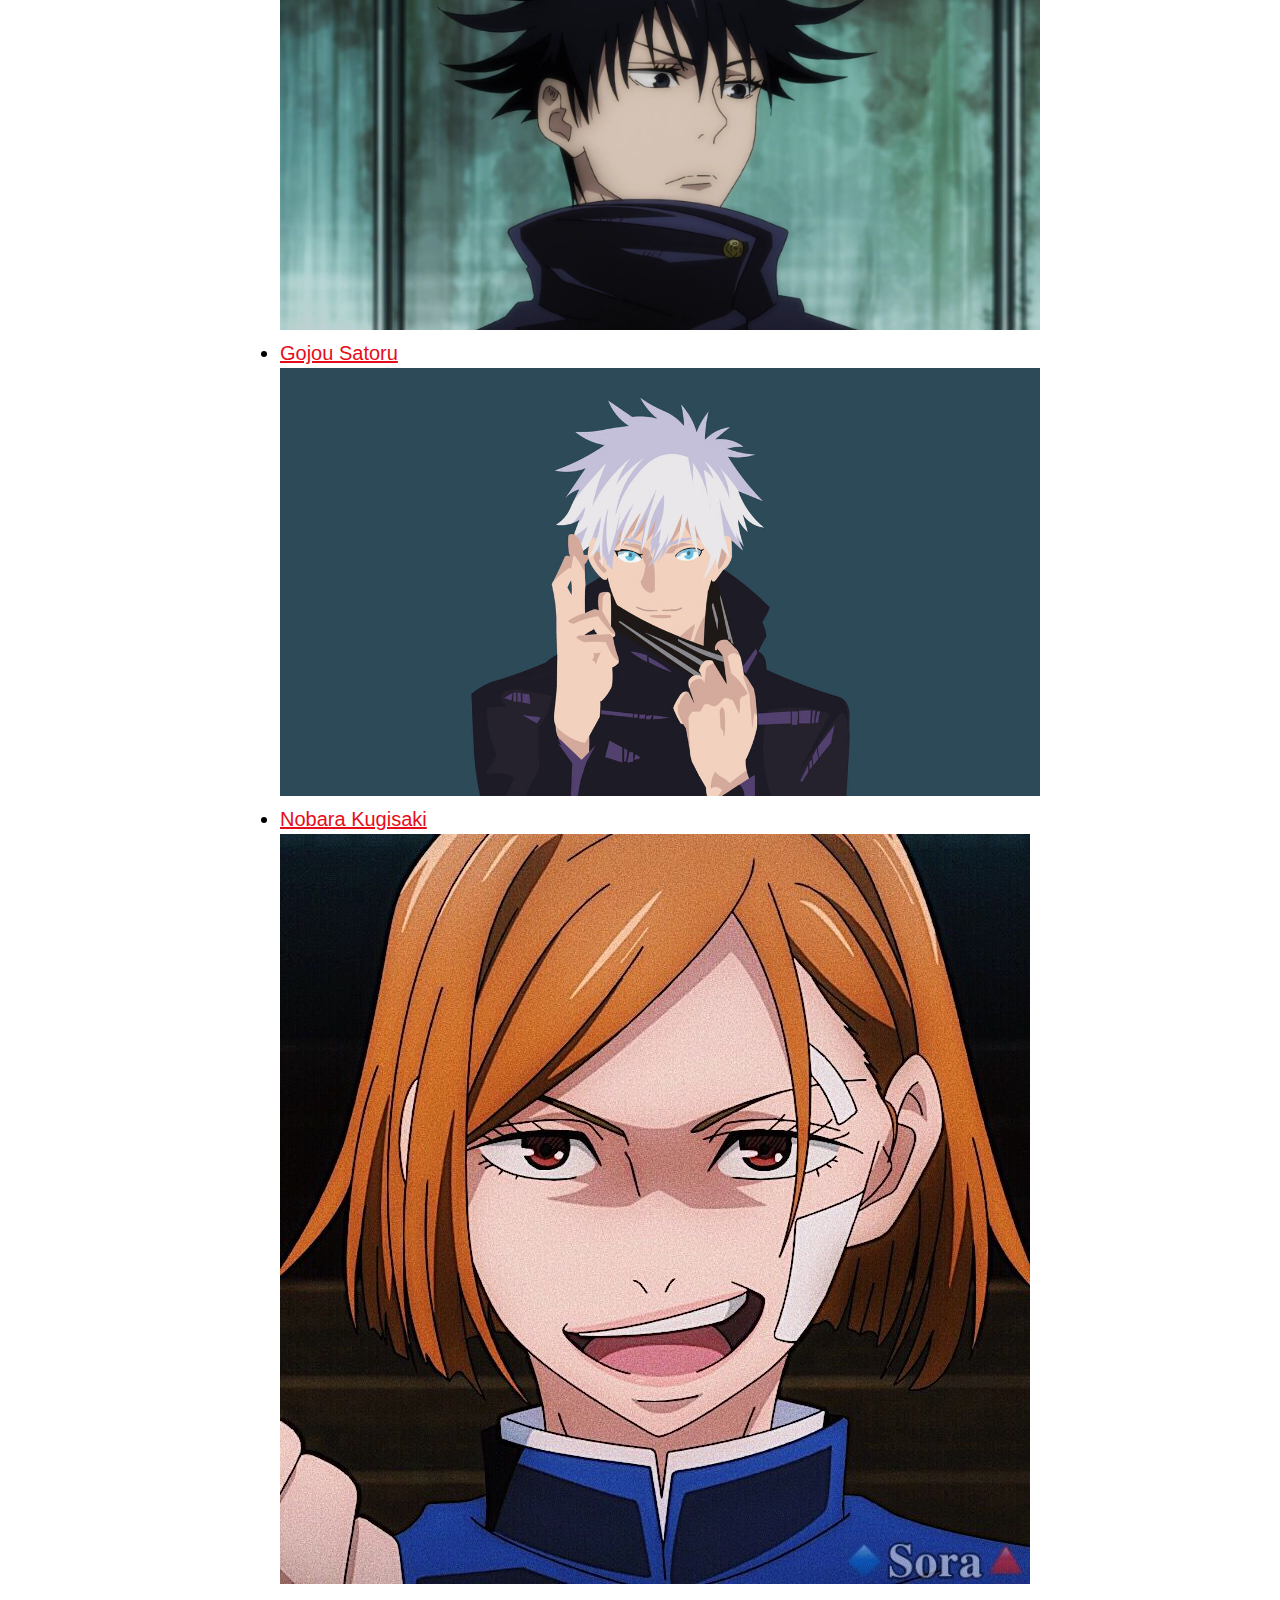
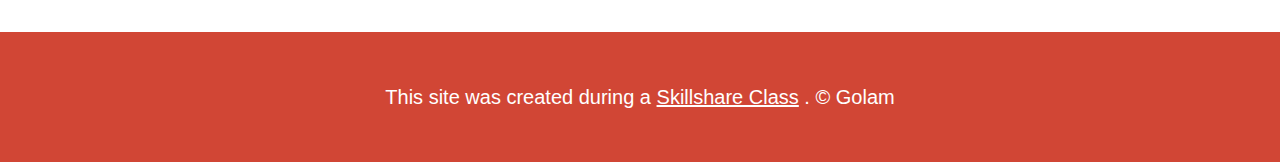
==== commit 071d153b: "Update index.html" ====
--- a/index.html
+++ b/index.html
@@ -19,7 +19,7 @@
 		<h2>About Yuji</h2>
 		<p> Yuji Itadori is an awesome fighter! He's an anime character in the show Jujutsu Kaisen. Let's learn more about him </p>
 		<img src="img/yuji-big.jpg">
-		<p>Yuji and his friends</p>
+		<p class="caption">Yuji and his friends</p>
 		<!-- Characterisitics -->
 		<h2>Yuji's Characteristics</h2>
 		<ol>
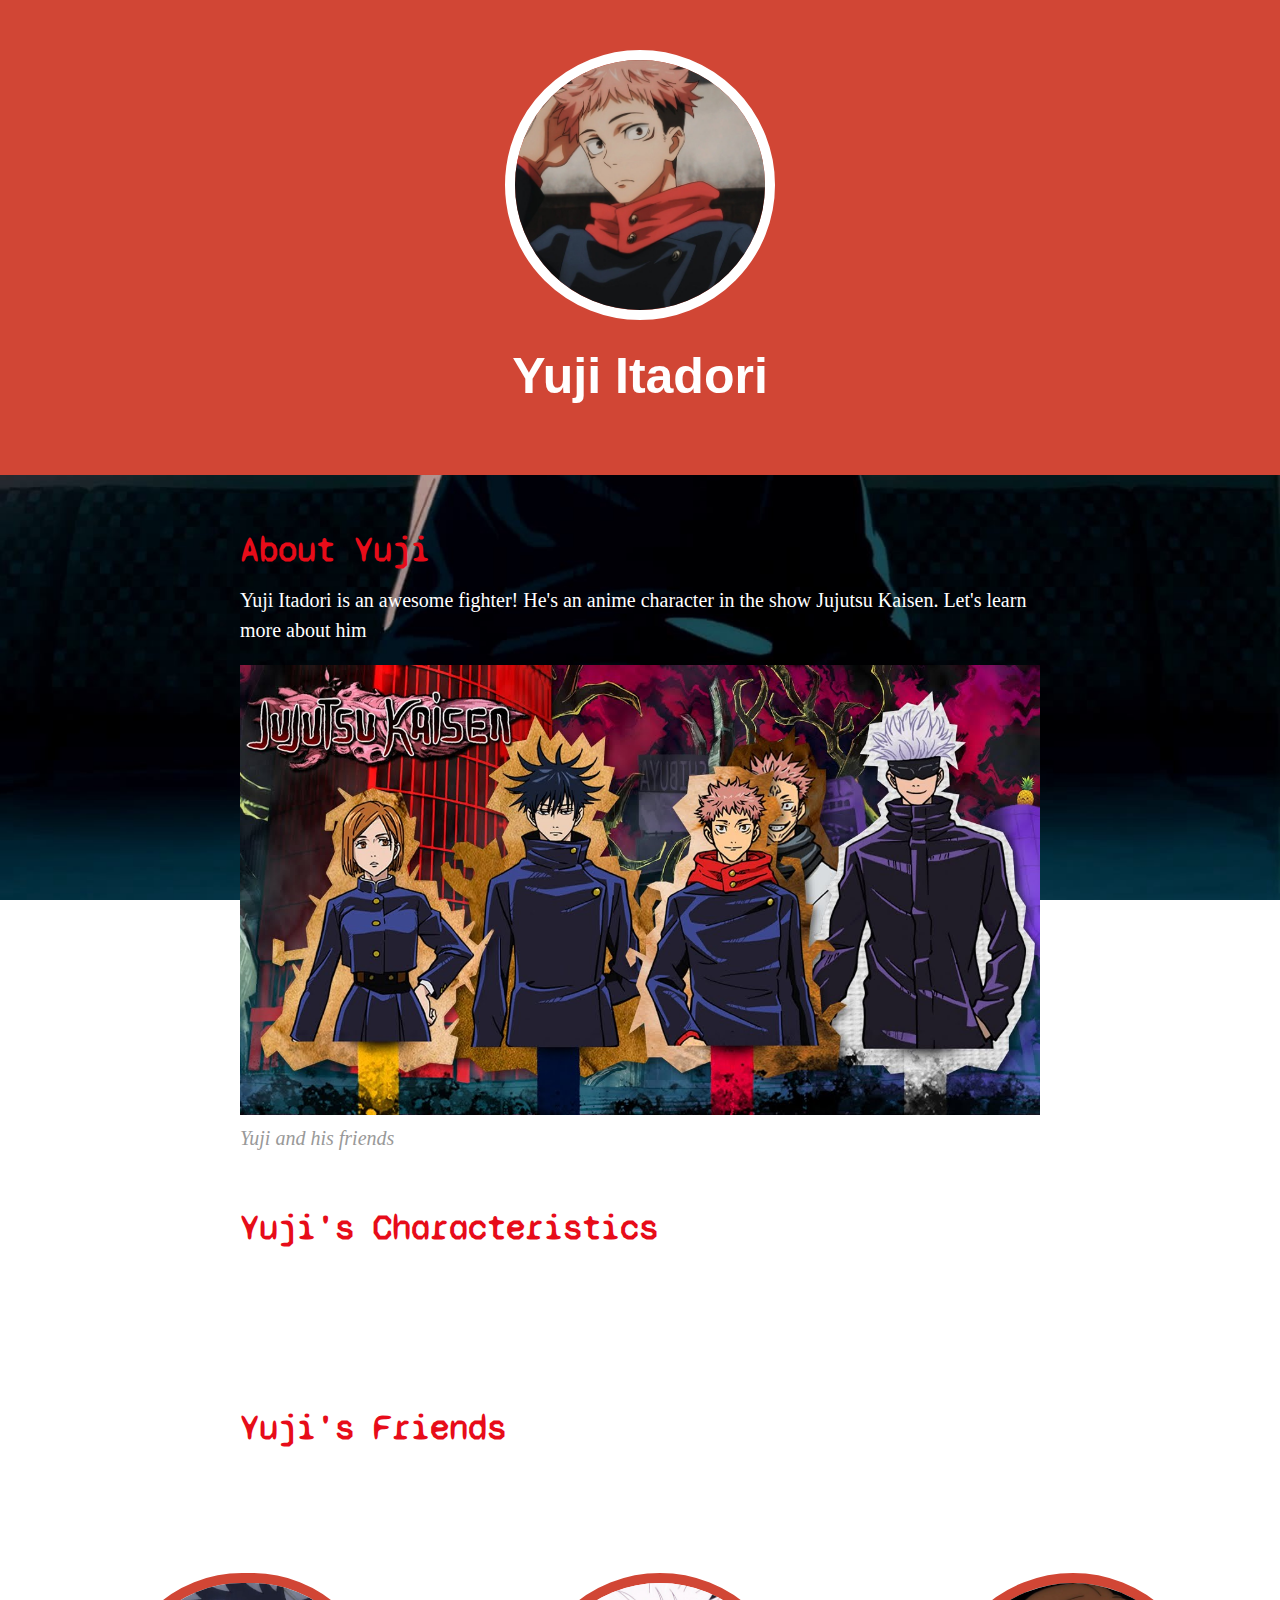
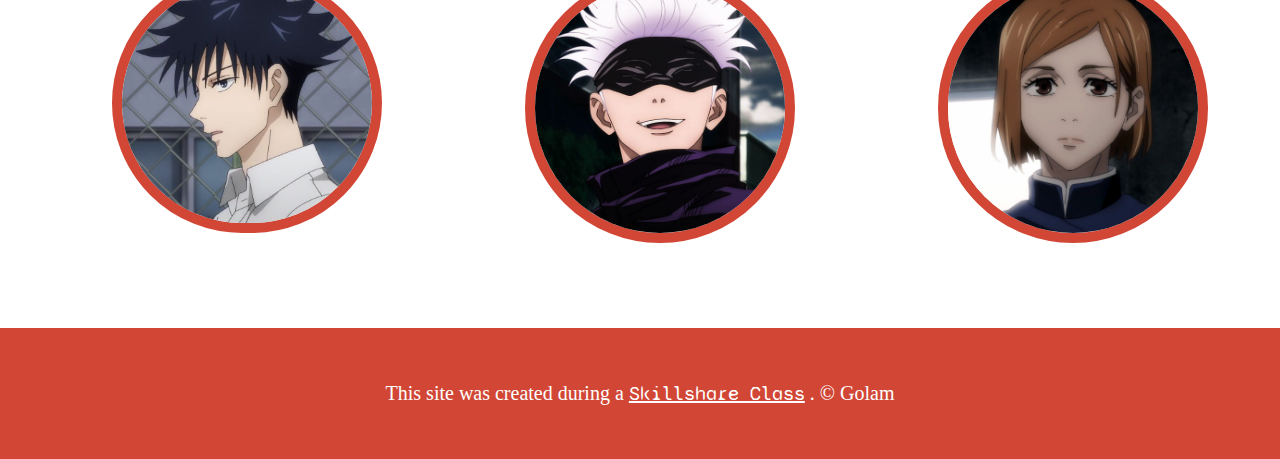
==== commit c1b48727: "final update with grid and background photo" ====
--- a/index.html
+++ b/index.html
@@ -13,29 +13,70 @@
 		<img src="img/yuji-avatar.jpg">
 		<h1>Yuji Itadori</h1>
 	</header>
-
+<div class="bg2">
 	<!-- main element -->
+	<div class="bg1">
+		<div class="main">
 	<main>
 		<h2>About Yuji</h2>
 		<p> Yuji Itadori is an awesome fighter! He's an anime character in the show Jujutsu Kaisen. Let's learn more about him </p>
-		<img src="img/yuji-big.jpg">
+		<div>
+			<img src="img/yuji-big.jpg">
+		</div>
 		<p class="caption">Yuji and his friends</p>
+		</div>
+	</div>
+
 		<!-- Characterisitics -->
-		<h2>Yuji's Characteristics</h2>
-		<ol>
+		
+		<h2 class="main">Yuji's Characteristics</h2>
+		<ol class="main">
 			<li>He's strong as heck.</li>
-			<li>He's an really good friend.</li>
+			<li>He's a really good friend.</li>
 			<li>He never loses hope.</li>
 		</ol>
+		
+		
+		
+
 		<!-- Friends -->
-		<h2>Yuji's Friends</h2>
-		<p>Yuji's friends are all great fighters as well</p>
-		<ul>
-			<li><a href="https://jujutsu-kaisen.fandom.com/wiki/Megumi_Fushiguro">Megumi Zenin</a> <img src="img/megumi-avatar.jpg"></li>
-			<li><a href="https://jujutsu-kaisen.fandom.com/wiki/Satoru_Gojo">Gojou Satoru</a><img src="img/gojou-avatar.jpg"></li>
-			<li><a href="https://jujutsu-kaisen.fandom.com/wiki/Nobara_Kugisaki"> Nobara Kugisaki </a><img src="img/nobara-avatar.jpg"></li>
+		
+
+		<h2 class="main">Yuji's Friends</h2>
+		
+		<p class="main p-friends">Yuji's friends are all great fighters as well</p>
+		<ul class="friends">
+
+			<li>
+				<div class="image">
+					<img class="avatar" src="img/megumi-avatar.jpg">
+				</div>
+				<div class="friend-name">
+					<a href="https://jujutsu-kaisen.fandom.com/wiki/Megumi_Fushiguro"><h3 class="caption">Megumi Zenin</h3></a>
+				</div>
+
+				
+			</li>
+			<li>
+				<div class="image">
+					<img class="avatar" src="img/gojou-avatar.jpg">
+				</div>
+				<div class="friend-name">
+					<a href="https://jujutsu-kaisen.fandom.com/wiki/Satoru_Gojo"><h3 class="caption">Gojou Satoru</h3></a>
+				</div>
+			</li>
+			<li>
+				<div class="image">
+					<img class="avatar" src="img/nobara-avatar.jpg">
+				</div>
+				<div class="friend-name">
+					<a href="https://jujutsu-kaisen.fandom.com/wiki/Nobara_Kugisaki"><h3 class="caption">Nobara Kugisaki</h3> </a>
+				</div>
+			</li>
 		</ul>
+		</div>
 	</main>
+	
 	<!-- Footer element -->
 	<footer>
 		<p>This site was created during a <a href="www.Skillshare.com">Skillshare Class</a> . &copy; Golam</p>
--- a/css/hero.css
+++ b/css/hero.css
@@ -5,11 +5,14 @@
 	line-height: 30px;
 }
 
+/*header styles*/
+
 header{
-	background-color: #d14635;
+	background-color: /*#5096ad*/#d14635;
 	text-align: center;
 	padding-top: 50px;
 	padding-bottom: 50px; 
+	/*border-bottom: 10px solid black;*/
 }
 
 h1, h2{
@@ -23,12 +26,83 @@
 }
 
 header img{
-	border: 10px solid orange;
+	border: 10px solid white;
 	width: 250px;
 	border-radius: 1000px;
 }
 
-main{
+/*body styles*/
+
+.yuji-big{
+	border: 10px solid white;
+}
+
+
+
+
+.friends{
+	background-color: transparent;
+	display: grid;
+	grid-template-columns: 1fr 1fr 1fr;
+	grid-auto-rows: minmax(250px,auto);
+	margin-bottom: 0;
+	margin-left: auto;
+	margin-right: auto;
+	padding-top: 20px;
+	padding-left: auto;
+	padding-right: auto;
+}
+
+.friends li{
+	display: grid;
+	grid-template-columns: 1fr minmax(33%,auto); 
+	grid-template-rows: 1fr;
+	margin-left: auto;
+	margin-right: auto;
+	
+}
+
+.friends .image{
+	display: block;
+	margin-right: auto;
+	margin-left: auto;
+	text-align: center;
+	max-width: 100%;
+	max-height: 100%;
+}
+
+.p-friends{
+	color: white;
+}
+
+
+.bg2 {
+	background-color: transparent;
+	margin: 0 auto;
+	background-image: url(../img/background-2.jpg);
+	background-size: cover;
+	background-repeat: no-repeat;
+	background-position: center;
+	background-attachment: fixed;
+	background-image: height: 100%;
+}
+
+
+.friends .friend-name {
+	grid-row: 2;
+	grid-column: 1;
+	display: block;
+	text-align: center;
+}
+
+/*.bg1{
+	background-image: url(../img/background-1.jpg);
+	background-repeat: no-repeat;
+	background-size: cover;
+	background-color: #5096ad;
+}
+*/
+.main{
 	max-width: 800px;
 	margin: 0 auto;
 	padding: 20px;
@@ -39,24 +113,50 @@
 	max-width: 100%;
 }
 
+.avatar{
+	border: 10px solid white;
+	width: 250px;
+	border-radius: 1000px;
+	
+}
+
+.bg2 .avatar{
+	border-color: #d14635;
+}
+
+
+
+ol {
+	color: white;
+}
+
 h2{
 	font-size: 35px;
 	color: #e70c19;
 	margin: 40px 0 10px;
 }
 
+.bg2 h2{
+	
+}
+
 p{
 	font-size: 20px;
+	font-family: serif;
+	color: white;
 }
 
 a{
-	color: #e70c19;
+	color: #fff;
+	font-family: Syne Mono;
 }
 
 a:hover{
 	color: white;
 	background-color:#483a94;
 }
+
+/*footer styles*/
 
 footer{
 	background-color: #d14635;
@@ -82,4 +182,5 @@
 	color: #999999;
 	font-style: italic;
 	margin-top: 0; 
-}+}
+
